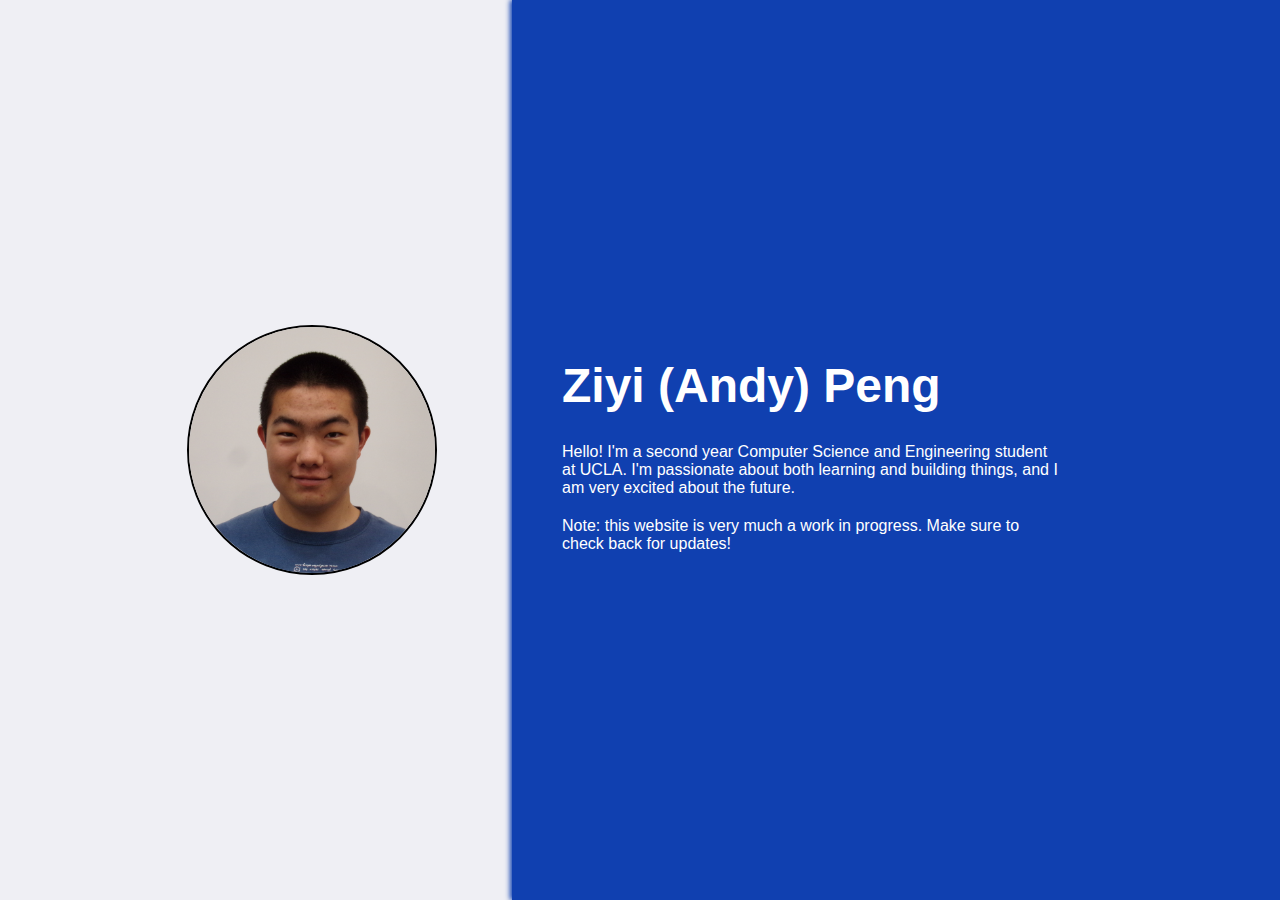
==== index.html @ a89bab17 "update resume" ====
<!-- comment -->
<!DOCTYPE html>
<html lang="en">
  <head>
    <title>Ziyi Peng</title>
    <meta charset="UTF-8"/>
    <meta name="viewport" content="width=device-width,initial-scale=1">
    <link rel="stylesheet" href="https://use.fontawesome.com/releases/v5.4.1/css/all.css" integrity=
    "sha384-5sAR7xN1Nv6T6+dT2mhtzEpVJvfS3NScPQTrOxhwjIuvcA67KV2R5Jz6kr4abQsz" crossorigin="anonymous">
    <link rel="stylesheet" href="css/style.css"/>
  </head>
  <body>
    <div class="page">
      <div class="intro-picture">

        <div class="picture-container">
          <div class="profile"><img src="img/profile.jpg"></div>
          <div class="link-container">
            <div class="link-set">
              <div class="logo">
                <a href="https://github.com/ghuser1023" target="_blank">
                  <span class="fab fa-github"></span>
                </a>
              </div>
              <div class="logo">
                <a href="https://linkedin.com/in/ziyipeng22" target="_blank">
                  <span class="fab fa-linkedin"></span>
                </a>
              </div>
              <div class="logo">
                <a href="resources/resume0910.pdf" target="_blank">
                  <span class="fas fa-file"></span>
                </a>
              </div>
              <div class="logo">
                <a href="mailto:ziyipeng@g.ucla.edu">
                  <span class="fas fa-envelope"></span>
                </a>
              </div>
            </div>
          </div>
        </div>

      </div>

      <div class="intro-content">
        <div class="content-container">
          <h1>Ziyi (Andy) Peng</h1>
          <p>
            Hello! I'm a second year Computer Science and Engineering student at UCLA.
            I'm passionate about both learning and building things, and I am very
            excited about the future. 
          </p>
          <p>
            Note: this website is very much a work in progress. Make sure to check back
            for updates!
          </p>
        </div>

      </div>
    </div>
  </body>
</html>
---- css/style.css ----
* {
  margin: 0px;
  padding: 0px;
  box-sizing: border-box;
}

body {
  font-family: "PT Sans", sans-serif;
  background-color: #1040B0; /*#000000;*/
  text-align: center;
}

a {
  color: #000000;
  font-weight: bold;
}

img {
  max-width: 100%;
  max-height: 100%;
  vertical-align: middle;
}

h1 {
  font-family: "PT Serif", sans-serif;
  font-size: 48px;
  padding: 20px 0px;
}

p {
  padding: 10px 0px;
}

div {
  box-sizing: border-box;
}

.page {
  position: absolute;
  top: 0px;
  bottom: 0px;
  width: 100%;
}

.intro-picture {
  flex: 6;
  display: flex;
  justify-content: center;
  background-color: #EFEFF4; /*#C8F0FF;*/
}

.intro-content {
  flex: 4;
  display: flex;
  justify-content: flex-start;
  background-color: #1040B0;
  box-shadow: -2px 0px 5px 0px #1040B0;
}

.picture-container {
  padding: 25px;
  align-self: center;
  text-align: center;
}

.content-container {
  padding: 20px 50px;
  align-self: center;
  text-align: left;
  color: #FFFFFF;
}

@media (min-width: 768px) {
  .page {
    display: flex;
    flex-direction: row;
  }

  .intro-picture {
    flex: 4;
    justify-content: flex-end;
  }

  .intro-content {
    flex: 6;
  }
}

@media (min-width: 1024px) {
  .picture-container {
    width: 400px;
  }

  .content-container {
    width: 600px;
  }
}

.header {
  background-color: #FFFFFF;
  height: 20px;
}

.link-container {
  display: flex;
  justify-content: center;
}

.link-set {
  display: flex;
  width: 300px;
  justify-content: space-around;
}

.profile {
  width: 250px;
  border: 2px solid #000000;
  border-radius: 50%;
  overflow: hidden;
  margin: 20px auto;
}

.logo {
  font-size: 25px;
}
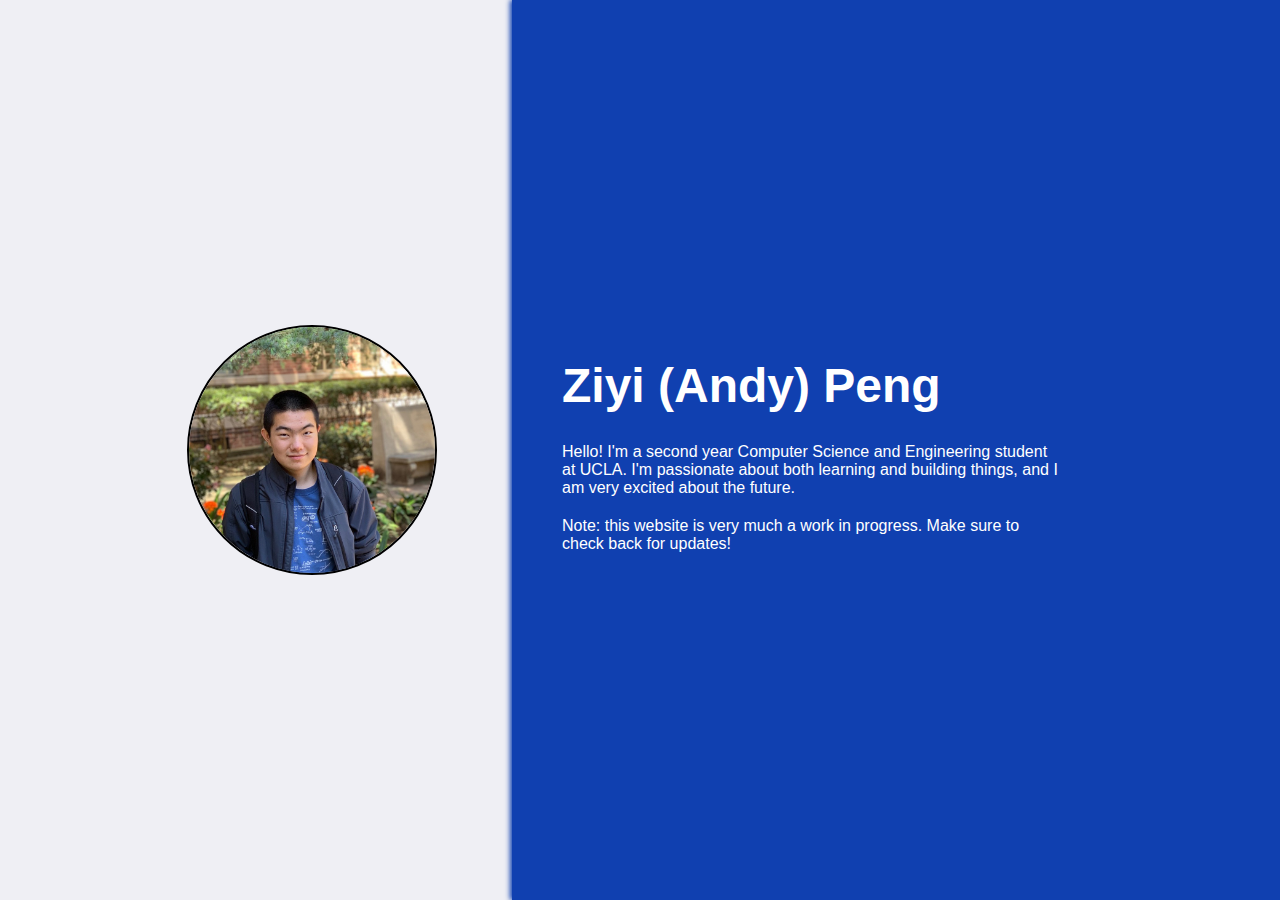
==== commit 3da000dd: "email/profile/resume update" ====
--- a/index.html
+++ b/index.html
@@ -14,7 +14,7 @@
       <div class="intro-picture">
 
         <div class="picture-container">
-          <div class="profile"><img src="img/profile.jpg"></div>
+          <div class="profile"><img src="img/profile.jpeg"></div>
           <div class="link-container">
             <div class="link-set">
               <div class="logo">
@@ -28,12 +28,12 @@
                 </a>
               </div>
               <div class="logo">
-                <a href="resources/resume0910.pdf" target="_blank">
+                <a href="resources/resume2128.pdf" target="_blank">
                   <span class="fas fa-file"></span>
                 </a>
               </div>
               <div class="logo">
-                <a href="mailto:ziyipeng@g.ucla.edu">
+                <a href="mailto:andypg20@gmail.com">
                   <span class="fas fa-envelope"></span>
                 </a>
               </div>
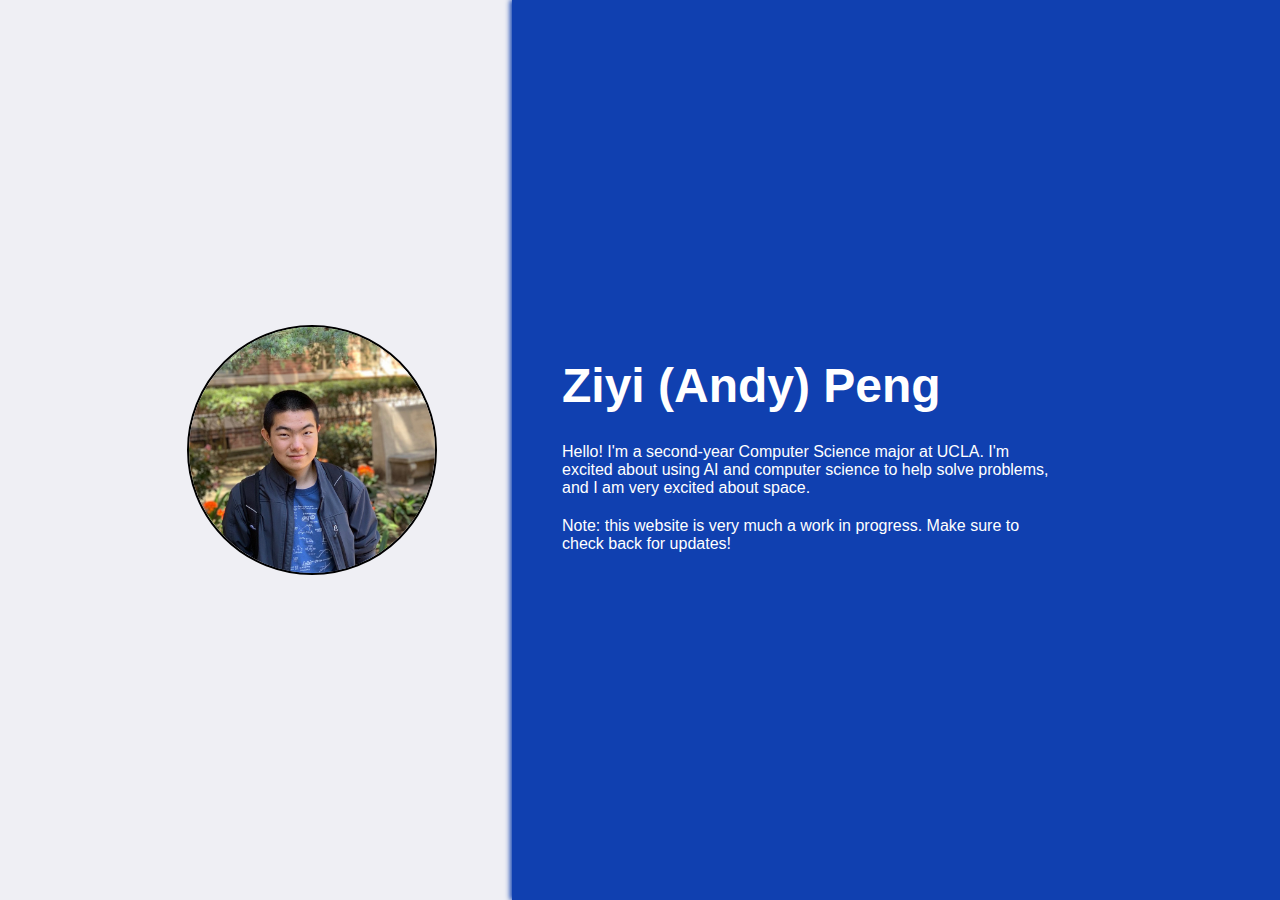
==== commit 0097e1fa: "update resume" ====
--- a/index.html
+++ b/index.html
@@ -28,12 +28,12 @@
                 </a>
               </div>
               <div class="logo">
-                <a href="resources/resume2128.pdf" target="_blank">
+                <a href="resources/resume1725.pdf" target="_blank">
                   <span class="fas fa-file"></span>
                 </a>
               </div>
               <div class="logo">
-                <a href="mailto:andypg20@gmail.com">
+                <a href="mailto:ziyipeng@g.ucla.edu">
                   <span class="fas fa-envelope"></span>
                 </a>
               </div>
@@ -47,13 +47,13 @@
         <div class="content-container">
           <h1>Ziyi (Andy) Peng</h1>
           <p>
-            Hello! I'm a second year Computer Science and Engineering student at UCLA.
-            I'm passionate about both learning and building things, and I am very
-            excited about the future. 
+            Hello! I'm a second-year Computer Science major at UCLA.
+            I'm excited about using AI and computer science to help
+            solve problems, and I am very excited about space. 
           </p>
           <p>
-            Note: this website is very much a work in progress. Make sure to check back
-            for updates!
+            Note: this website is very much a work in progress. Make sure
+            to check back for updates!
           </p>
         </div>
 
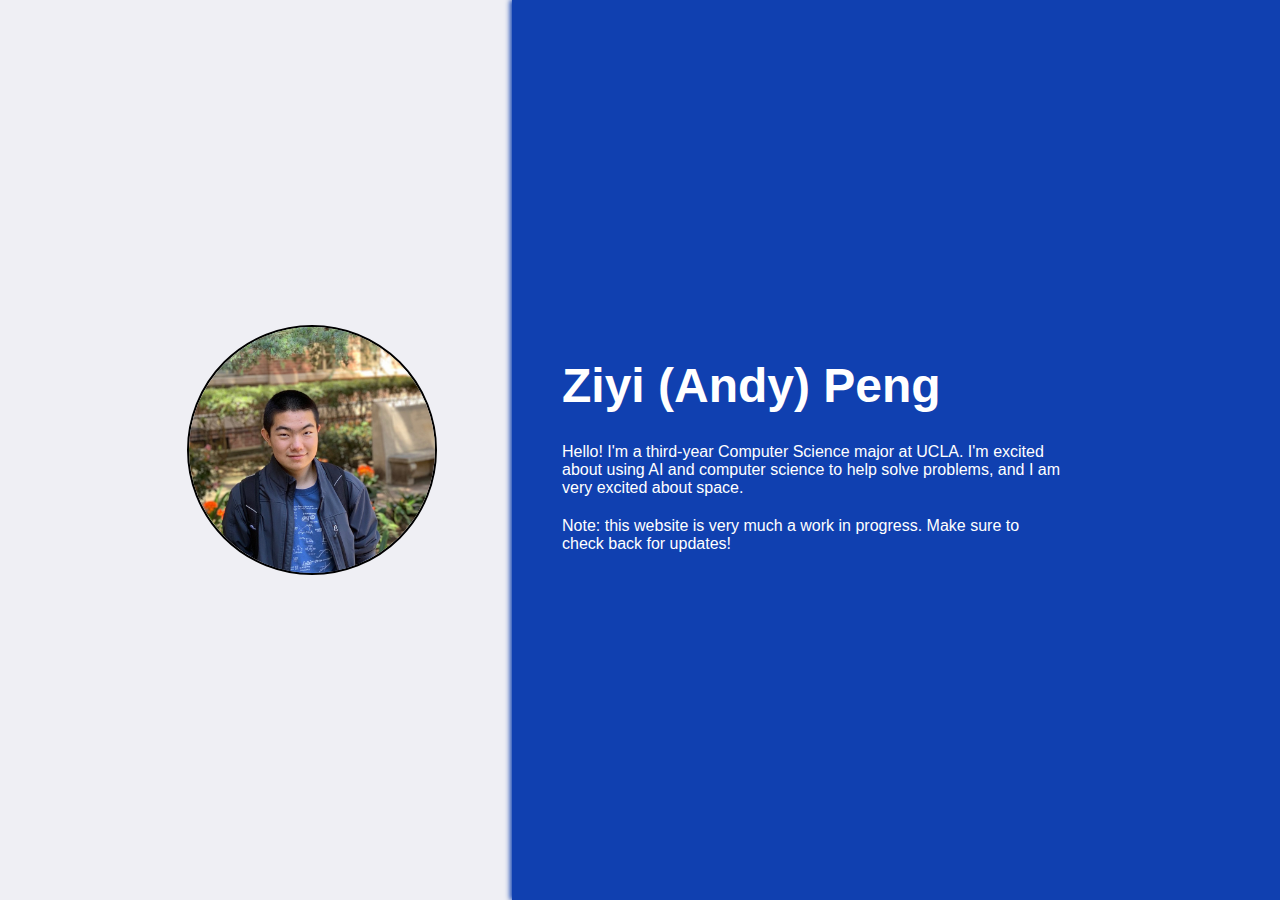
==== commit 7b73becc: "update year" ====
--- a/index.html
+++ b/index.html
@@ -28,7 +28,7 @@
                 </a>
               </div>
               <div class="logo">
-                <a href="resources/resume1725.pdf" target="_blank">
+                <a href="resources/resume_0x2205.pdf" target="_blank">
                   <span class="fas fa-file"></span>
                 </a>
               </div>
@@ -47,7 +47,7 @@
         <div class="content-container">
           <h1>Ziyi (Andy) Peng</h1>
           <p>
-            Hello! I'm a second-year Computer Science major at UCLA.
+            Hello! I'm a third-year Computer Science major at UCLA.
             I'm excited about using AI and computer science to help
             solve problems, and I am very excited about space. 
           </p>
